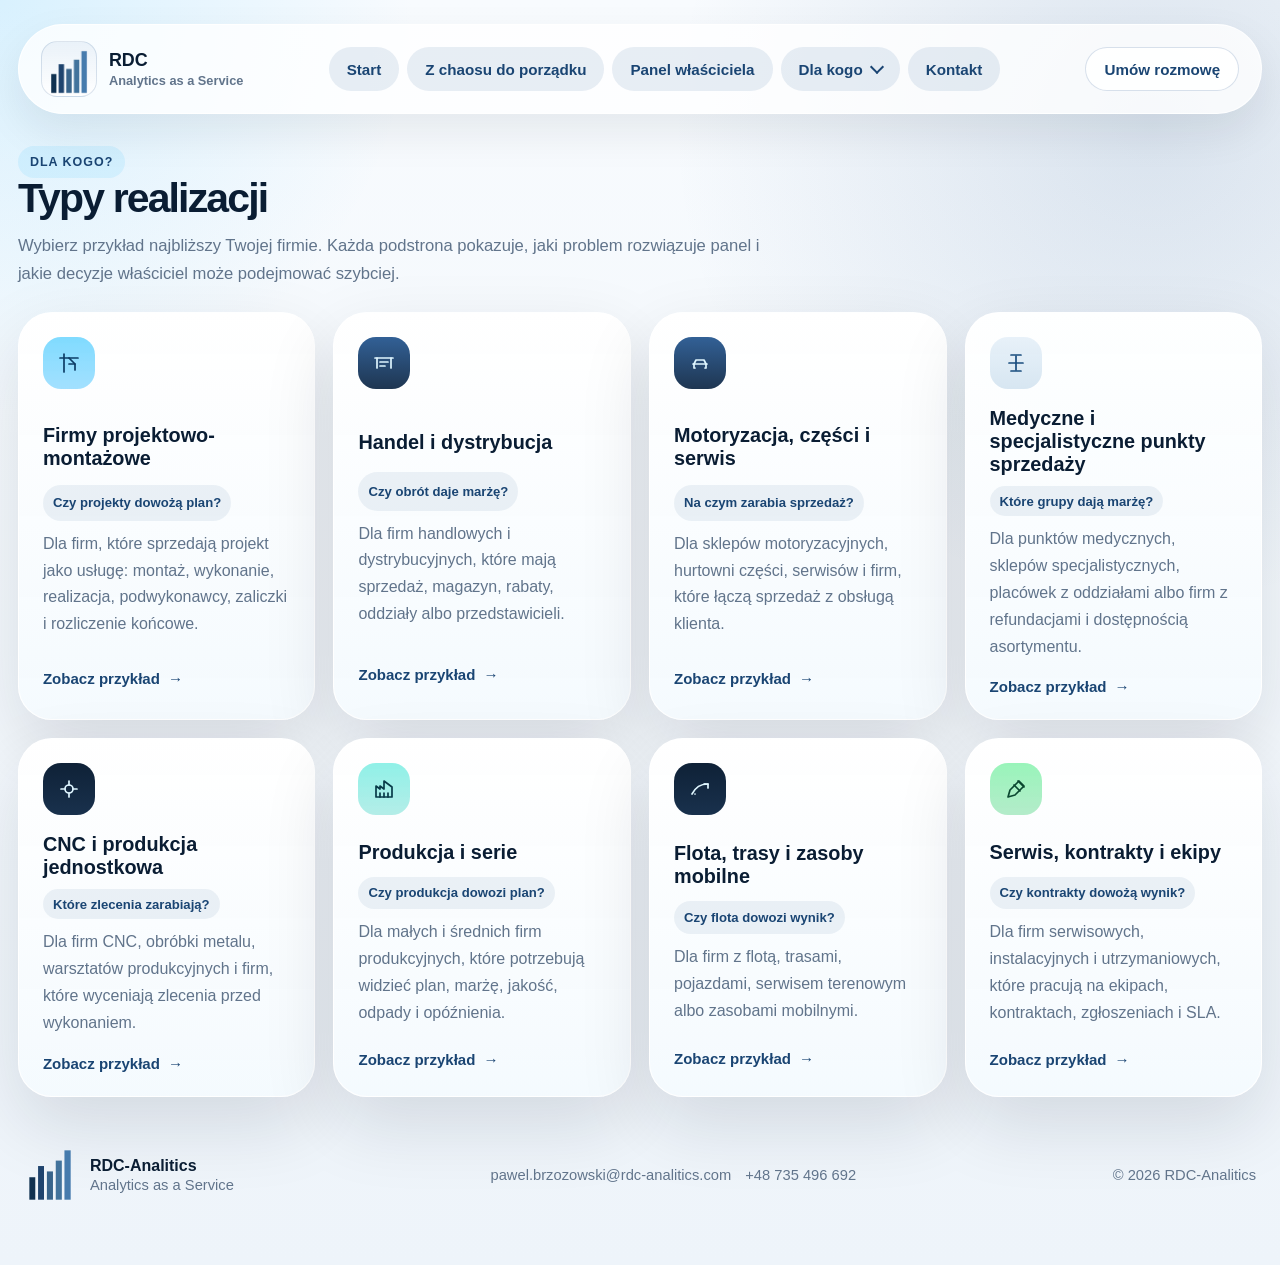
==== realizacje/index.html @ 3beb65c8 "Add files via upload" ====
<!DOCTYPE html>
<html lang="pl">
<head>
  <meta charset="utf-8">
  <meta name="viewport" content="width=device-width, initial-scale=1">
  <title>RDC | Typy realizacji</title>
  <meta name="description" content="Typy realizacji RDC: przykładowe panele Business Intelligence dla małych firm.">
  <link rel="stylesheet" href="../assets/styles.css">
</head>
<body data-page="realizations" data-asset-prefix="../">
  <div class="page-shell">
    <header class="topbar">
      <a class="brand" href="../index.html#start" aria-label="RDC">
        <span class="brand-mark">
          <img src="../assets/rdc-analitics-logo-mark.png" alt="RDC">
        </span>
        <span class="brand-copy">
          <strong>RDC</strong>
          <small data-company-claim></small>
        </span>
      </a>

      <nav class="nav" aria-label="Nawigacja główna"></nav>

      <a class="button ghost desktop-only" data-company-email data-keep-label="true" href="#">Umów rozmowę</a>
    </header>

    <main>
      <section class="audience-section">
        <div class="section-heading compact-heading">
          <span class="eyebrow">Dla kogo?</span>
          <h1>Typy realizacji</h1>
          <p>
            Wybierz przykład najbliższy Twojej firmie. Każda podstrona pokazuje, jaki problem rozwiązuje panel
            i jakie decyzje właściciel może podejmować szybciej.
          </p>
        </div>

        <div class="realization-grid" data-demo-grid></div>
      </section>
    </main>

    <footer class="footer">
      <div class="footer-brand">
        <img src="../assets/rdc-analitics-logo-mark.png" alt="RDC sygnet">
        <div>
          <strong>RDC-Analitics</strong>
          <small data-company-claim></small>
        </div>
      </div>
      <div class="footer-contact">
        <a data-company-email href="#"></a>
        <a data-company-phone href="#"></a>
      </div>
      <small>&copy; <span id="year"></span> RDC-Analitics</small>
    </footer>
  </div>

  <script src="../assets/site-data.js"></script>
  <script src="../assets/app.js"></script>
</body>
</html>
---- assets/styles.css ----
:root {
  --navy-980: #071524;
  --navy-950: #0a1d33;
  --navy-900: #102946;
  --navy-820: #1a4573;
  --navy-760: #255a93;
  --cyan-500: #25b7ff;
  --cyan-420: #73d9ff;
  --teal-420: #4fd6c8;
  --green-420: #56d486;
  --ice-100: #f7fbfe;
  --ice-200: #e8f1f9;
  --white: #ffffff;
  --ink: #112236;
  --muted: #61748b;
  --line: rgba(17, 34, 54, 0.1);
  --line-strong: rgba(17, 34, 54, 0.14);
  --line-light: rgba(255, 255, 255, 0.08);
  --shadow-soft: 0 28px 72px rgba(8, 24, 43, 0.12);
  --shadow-deep: 0 44px 96px rgba(6, 18, 32, 0.32);
  --radius-xl: 34px;
  --radius-lg: 26px;
  --radius-md: 20px;
  --radius-sm: 16px;
  --content-max: 2140px;
}

* {
  box-sizing: border-box;
}

html {
  scroll-behavior: smooth;
}

body {
  margin: 0;
  color: var(--ink);
  font-family: "Aptos", "Segoe UI", "Trebuchet MS", sans-serif;
  background:
    radial-gradient(circle at top left, rgba(37, 183, 255, 0.15), transparent 26rem),
    radial-gradient(circle at 90% 10%, rgba(37, 86, 143, 0.14), transparent 30rem),
    linear-gradient(180deg, #f8fbfe 0%, #eef4fa 100%);
  animation: page-in 260ms ease-out both;
}

@keyframes page-in {
  from {
    opacity: 0;
    transform: translateY(8px);
  }

  to {
    opacity: 1;
    transform: translateY(0);
  }
}

img {
  display: block;
  max-width: 100%;
}

a {
  color: inherit;
  text-decoration: none;
}

h1,
h2,
h3 {
  margin: 0;
  font-family: "Bahnschrift", "Aptos Display", "Segoe UI Variable Display", sans-serif;
  letter-spacing: -0.045em;
  line-height: 0.98;
}

p {
  margin: 0;
  color: var(--muted);
  line-height: 1.68;
}

svg {
  width: 100%;
  height: auto;
}

.page-shell {
  width: min(calc(100% - clamp(24px, 2.8vw, 88px)), var(--content-max));
  margin: 0 auto;
  padding: 24px 0 64px;
}

.topbar {
  position: sticky;
  top: 16px;
  z-index: 40;
  display: flex;
  align-items: center;
  justify-content: space-between;
  gap: 18px;
  margin-bottom: 28px;
  padding: 16px 22px;
  border: 1px solid rgba(255, 255, 255, 0.86);
  border-radius: 999px;
  background: rgba(255, 255, 255, 0.78);
  backdrop-filter: blur(20px);
  box-shadow: 0 18px 44px rgba(8, 24, 43, 0.08);
}

.brand {
  display: inline-flex;
  align-items: center;
  gap: 12px;
  min-width: 0;
}

.brand-mark {
  display: grid;
  place-items: center;
  width: 56px;
  height: 56px;
  flex: 0 0 56px;
  padding: 8px;
  border-radius: 16px;
  background: linear-gradient(180deg, rgba(231, 240, 248, 0.88), rgba(255, 255, 255, 0.98));
  border: 1px solid rgba(37, 86, 143, 0.16);
}

.brand-mark img {
  width: 100%;
  height: 100%;
  object-fit: contain;
}

.brand-copy {
  display: flex;
  flex-direction: column;
  gap: 2px;
}

.brand-copy strong {
  font-size: 1.12rem;
  color: var(--navy-950);
}

.brand-copy small {
  color: var(--muted);
  font-size: 0.8rem;
  font-weight: 700;
}

.nav {
  display: flex;
  flex-wrap: wrap;
  gap: 8px;
  justify-content: center;
}

.nav a,
.nav summary,
.button {
  display: inline-flex;
  align-items: center;
  justify-content: center;
  min-height: 44px;
  padding: 11px 18px;
  border-radius: 999px;
  font-size: 0.95rem;
  font-weight: 700;
  transition: transform 160ms ease, background 160ms ease, border-color 160ms ease;
}

.nav a,
.nav summary {
  color: var(--navy-820);
  background: rgba(37, 86, 143, 0.1);
}

.nav a:hover,
.nav summary:hover,
.button:hover,
.realization-card:hover,
.back-link:hover {
  transform: translateY(-1px);
}

.nav-dropdown {
  position: relative;
}

.nav summary {
  list-style: none;
  cursor: pointer;
}

.nav summary::-webkit-details-marker {
  display: none;
}

.nav summary::after {
  content: "";
  width: 8px;
  height: 8px;
  margin-left: 9px;
  border-right: 2px solid currentColor;
  border-bottom: 2px solid currentColor;
  transform: translateY(-2px) rotate(45deg);
  transition: transform 160ms ease;
}

.nav-dropdown[open] summary::after {
  transform: translateY(2px) rotate(225deg);
}

.nav-dropdown-panel {
  position: absolute;
  top: calc(100% + 12px);
  left: 50%;
  z-index: 60;
  display: grid;
  width: min(520px, calc(100vw - 32px));
  max-height: min(70vh, 620px);
  overflow: auto;
  padding: 12px;
  border-radius: 26px;
  text-align: left;
  background: rgba(255, 255, 255, 0.96);
  border: 1px solid rgba(37, 86, 143, 0.12);
  box-shadow: var(--shadow-soft);
  transform: translateX(-50%);
}

.nav-dropdown:not([open]) .nav-dropdown-panel {
  display: none;
}

.nav .nav-dropdown-link {
  justify-content: flex-start;
  gap: 12px;
  min-height: auto;
  padding: 12px;
  border-radius: 18px;
  background: transparent;
  text-align: left;
}

.nav .nav-dropdown-link:hover {
  background: rgba(37, 86, 143, 0.08);
}

.nav-dropdown-link strong,
.nav-dropdown-link small {
  display: block;
}

.nav-dropdown-link strong {
  color: var(--navy-950);
  font-size: 0.95rem;
}

.nav-dropdown-link small {
  margin-top: 3px;
  color: var(--muted);
  font-size: 0.78rem;
  font-weight: 700;
}

.nav-dropdown-icon {
  width: 38px;
  height: 38px;
  flex-basis: 38px;
  border-radius: 14px;
}

.nav-dropdown-icon svg {
  width: 18px;
  height: 18px;
}

.button {
  border: 1px solid transparent;
  color: var(--white);
  background: linear-gradient(135deg, #0f3155 0%, #1e5f9c 52%, #25b7ff 100%);
  box-shadow: 0 18px 30px rgba(20, 54, 93, 0.18);
}

.button.secondary,
.button.ghost {
  color: var(--navy-820);
  background: rgba(255, 255, 255, 0.88);
  border-color: rgba(37, 86, 143, 0.18);
  box-shadow: none;
}

.button.is-placeholder {
  color: rgba(255, 255, 255, 0.72);
  background: rgba(255, 255, 255, 0.12);
  border-color: rgba(255, 255, 255, 0.16);
  box-shadow: none;
  cursor: default;
  pointer-events: none;
}

.demo-hero-copy .button.is-placeholder {
  color: var(--navy-820);
  background: rgba(37, 86, 143, 0.08);
  border-color: rgba(37, 86, 143, 0.14);
}

.desktop-only {
  display: inline-flex;
}

.eyebrow,
.card-label,
.panel-tag {
  display: inline-flex;
  align-items: center;
  min-height: 32px;
  padding: 7px 12px;
  border-radius: 999px;
  font-size: 0.78rem;
  font-weight: 800;
  letter-spacing: 0.08em;
  text-transform: uppercase;
}

.eyebrow,
.card-label {
  color: var(--navy-820);
  background: rgba(37, 183, 255, 0.1);
}

.panel-tag {
  color: rgba(255, 255, 255, 0.88);
  background: rgba(255, 255, 255, 0.08);
}

.hero,
.journey-section,
.dashboard-section,
.audience-section,
.contact-section,
.demo-page {
  margin-top: 32px;
  scroll-margin-top: 120px;
}

.hero-intro-card,
.journey-card,
.dashboard-panel,
.realization-card,
.contact-card,
.demo-hero-copy,
.demo-preview-card,
.demo-info-card,
.demo-pages-card,
.demo-cta-card {
  border-radius: var(--radius-xl);
}

.hero-intro-card {
  position: relative;
  overflow: hidden;
  padding: 48px;
  background:
    linear-gradient(160deg, rgba(255, 255, 255, 0.97), rgba(243, 249, 252, 0.9)),
    radial-gradient(circle at bottom right, rgba(37, 183, 255, 0.12), transparent 18rem);
  border: 1px solid rgba(255, 255, 255, 0.94);
  box-shadow: var(--shadow-soft);
}

.hero-intro-card::after {
  content: "";
  position: absolute;
  right: -96px;
  bottom: -96px;
  width: 290px;
  height: 290px;
  border-radius: 50%;
  background: radial-gradient(circle, rgba(37, 183, 255, 0.22), transparent 70%);
  pointer-events: none;
}

.hero-intro-grid {
  position: relative;
  z-index: 1;
  display: grid;
  grid-template-columns: minmax(0, 1.08fr) minmax(420px, 0.84fr);
  gap: 34px;
  align-items: center;
}

.hero-copy {
  display: grid;
  align-content: start;
  gap: 0;
}

.hero-copy .eyebrow,
.hero-area-heading .eyebrow,
.section-heading .eyebrow,
.contact-copy .eyebrow,
.demo-info-card .eyebrow,
.demo-pages-card .eyebrow,
.demo-cta-card .eyebrow,
.demo-hero-copy .eyebrow,
.back-link,
.footer small {
  width: fit-content;
}

.hero h1,
.demo-hero h1 {
  color: var(--navy-950);
}

.hero h1 {
  max-width: 14.6ch;
  font-size: clamp(3.2rem, 4vw, 5.6rem);
}

.hero-lead {
  margin-top: 22px;
  max-width: 44ch;
  font-size: 1.1rem;
}

.hero-actions,
.demo-actions {
  display: flex;
  flex-wrap: wrap;
  gap: 12px;
  margin-top: 30px;
}

.hero-area-panel {
  display: grid;
  gap: 18px;
}

.hero-area-heading h2 {
  margin-top: 12px;
  color: var(--navy-950);
  font-size: clamp(1.7rem, 2vw, 2.4rem);
}

.hero-area-list {
  display: grid;
  gap: 14px;
}

.hero-area-card {
  display: grid;
  grid-template-columns: auto minmax(0, 1fr);
  gap: 16px;
  align-items: center;
  min-height: 104px;
  padding: 18px 20px;
  border-radius: 24px;
  background: linear-gradient(180deg, rgba(231, 240, 248, 0.88), rgba(255, 255, 255, 0.98));
  border: 1px solid rgba(37, 86, 143, 0.12);
  box-shadow: 0 12px 28px rgba(17, 34, 54, 0.05);
}

.hero-area-card strong,
.journey-point-card strong,
.status-card strong,
.realization-copy strong,
.demo-info-card h2,
.demo-pages-card h2,
.demo-cta-card h2,
.footer strong {
  display: block;
  color: var(--navy-950);
}

.hero-area-card strong {
  margin-bottom: 6px;
  font-size: 1.04rem;
}

.icon-bubble {
  display: grid;
  place-items: center;
  width: 52px;
  height: 52px;
  flex: 0 0 52px;
  border-radius: 18px;
}

.icon-bubble svg {
  width: 24px;
  height: 24px;
  stroke: currentColor;
  fill: none;
  stroke-width: 1.7;
  stroke-linecap: round;
  stroke-linejoin: round;
}

.icon-cyan {
  color: #0d3d66;
  background: linear-gradient(180deg, rgba(114, 215, 255, 0.9), rgba(37, 183, 255, 0.42));
}

.icon-blue,
.icon-indigo {
  color: #dff6ff;
  background: linear-gradient(180deg, rgba(37, 86, 143, 0.94), rgba(16, 41, 70, 0.94));
}

.icon-ice,
.icon-medical {
  color: #184c7e;
  background: linear-gradient(180deg, rgba(231, 241, 249, 0.96), rgba(212, 228, 240, 0.94));
}

.icon-navy,
.icon-cnc,
.icon-slate {
  color: #dff6ff;
  background: linear-gradient(180deg, rgba(10, 29, 51, 0.98), rgba(16, 41, 70, 0.96));
}

.icon-teal {
  color: #083b49;
  background: linear-gradient(180deg, rgba(132, 239, 229, 0.9), rgba(79, 214, 200, 0.42));
}

.icon-green {
  color: #0b4730;
  background: linear-gradient(180deg, rgba(139, 243, 177, 0.88), rgba(86, 212, 134, 0.44));
}

.section-heading {
  max-width: 960px;
  margin-bottom: 24px;
}

.compact-heading {
  max-width: 760px;
}

.section-heading h1,
.section-heading h2,
.demo-pages-card h2,
.demo-cta-card h2 {
  color: var(--navy-950);
  font-size: clamp(2.2rem, 3.2vw, 4rem);
}

.section-heading p,
.demo-pages-card p {
  margin-top: 14px;
  font-size: 1.04rem;
}

.journey-grid,
.demo-info-grid {
  display: grid;
  grid-template-columns: repeat(2, minmax(0, 1fr));
  gap: 20px;
}

.journey-card,
.realization-card,
.demo-info-card,
.demo-pages-card,
.demo-cta-card {
  background: linear-gradient(180deg, rgba(255, 255, 255, 0.96), rgba(244, 250, 254, 0.94));
  border: 1px solid rgba(255, 255, 255, 0.94);
  box-shadow: var(--shadow-soft);
}

.journey-card {
  display: grid;
  gap: 18px;
  padding: 30px;
}

.journey-card h3 {
  color: var(--navy-950);
  font-size: clamp(1.8rem, 2.6vw, 2.8rem);
}

.journey-copy {
  font-size: 1rem;
}

.journey-points-grid {
  display: grid;
  grid-template-columns: repeat(2, minmax(0, 1fr));
  gap: 14px;
}

.journey-point-card {
  padding: 18px;
  border-radius: 22px;
  background: rgba(37, 86, 143, 0.05);
  border: 1px solid rgba(37, 86, 143, 0.08);
}

.journey-point-card strong {
  margin-bottom: 8px;
  font-size: 1rem;
}

.journey-summary {
  padding: 18px 20px;
  border-radius: 22px;
  font-weight: 700;
  color: var(--navy-820);
  background: rgba(37, 183, 255, 0.08);
}

.before-card .journey-summary {
  color: #7b4513;
  background: rgba(255, 177, 110, 0.18);
}

.dashboard-panel {
  display: grid;
  gap: 20px;
  padding: 34px;
  background:
    radial-gradient(circle at top right, rgba(37, 183, 255, 0.12), transparent 16rem),
    linear-gradient(180deg, rgba(8, 24, 43, 0.98), rgba(11, 33, 57, 0.96));
  border: 1px solid rgba(255, 255, 255, 0.08);
  box-shadow: var(--shadow-deep);
}

.dashboard-strip {
  display: grid;
  grid-template-columns: repeat(3, minmax(0, 1fr));
  gap: 14px;
}

.dashboard-strip-wide {
  grid-template-columns: repeat(4, minmax(0, 1fr));
}

.status-card {
  min-height: 114px;
  padding: 18px;
  border-radius: 22px;
  background: linear-gradient(180deg, rgba(255, 255, 255, 0.09), rgba(255, 255, 255, 0.05));
  border: 1px solid rgba(255, 255, 255, 0.08);
}

.status-card strong,
.chart-legend strong {
  color: var(--white);
}

.status-card strong {
  margin-bottom: 10px;
  font-size: 1.04rem;
}

.status-card small,
.chart-legend small {
  color: rgba(255, 255, 255, 0.74);
  line-height: 1.5;
}

.chart-card {
  padding: 18px;
  border-radius: 28px;
  background: linear-gradient(180deg, rgba(7, 22, 38, 0.68), rgba(10, 28, 48, 0.92));
  border: 1px solid rgba(255, 255, 255, 0.08);
}

.chart-legend {
  display: flex;
  align-items: flex-start;
  justify-content: space-between;
  gap: 14px;
  margin-bottom: 16px;
}

.chart-legend strong {
  font-size: 1.08rem;
}

.chart-legend small {
  max-width: 18rem;
  font-size: 0.94rem;
}

.hero-chart {
  display: block;
  width: 100%;
  height: auto;
}

.realization-grid {
  display: grid;
  grid-template-columns: repeat(auto-fit, minmax(260px, 1fr));
  gap: 18px;
}

.realization-card {
  display: grid;
  gap: 18px;
  padding: 24px;
  border: 1px solid rgba(255, 255, 255, 0.94);
  transition: transform 160ms ease, border-color 160ms ease, box-shadow 160ms ease;
}

.realization-card:hover {
  border-color: rgba(37, 86, 143, 0.16);
}

.realization-copy {
  display: grid;
  gap: 10px;
}

.realization-copy strong {
  font-size: 1.24rem;
}

.realization-subtitle {
  display: inline-flex;
  width: fit-content;
  min-height: 30px;
  align-items: center;
  padding: 6px 10px;
  border-radius: 999px;
  font-size: 0.82rem;
  font-weight: 800;
  color: var(--navy-820);
  background: rgba(37, 86, 143, 0.08);
}

.realization-link {
  display: inline-flex;
  align-items: center;
  gap: 8px;
  color: var(--navy-820);
  font-size: 0.94rem;
  font-weight: 800;
}

.realization-link::after {
  content: "→";
}

.contact-card {
  display: grid;
  grid-template-columns: minmax(0, 1fr) auto;
  gap: 24px;
  align-items: end;
  padding: 34px;
  background:
    linear-gradient(135deg, rgba(8, 24, 43, 0.98), rgba(15, 49, 85, 0.96)),
    radial-gradient(circle at top right, rgba(37, 183, 255, 0.2), transparent 16rem);
  border: 1px solid rgba(255, 255, 255, 0.08);
  box-shadow: var(--shadow-deep);
}

.contact-card .eyebrow,
.demo-cta-card .eyebrow {
  color: #8fe4ff;
  background: rgba(37, 183, 255, 0.12);
}

.contact-card h2,
.contact-card p,
.contact-meta a,
.contact-meta span,
.demo-cta-card h2,
.demo-cta-card p {
  color: var(--white);
}

.contact-card h2,
.demo-cta-card h2 {
  margin-top: 0;
  margin-bottom: 14px;
  font-size: clamp(2rem, 3vw, 3.2rem);
}

.contact-meta {
  display: grid;
  gap: 10px;
  justify-items: end;
  text-align: right;
}

.contact-meta a,
.contact-meta span {
  font-size: 1rem;
  font-weight: 700;
}

.footer {
  display: grid;
  grid-template-columns: auto 1fr auto;
  align-items: center;
  gap: 18px;
  margin-top: 28px;
  padding: 24px 6px 0;
}

.footer-brand {
  display: inline-flex;
  align-items: center;
  gap: 14px;
}

.footer-brand img {
  width: 52px;
  height: 52px;
  object-fit: contain;
}

.footer-brand div {
  display: grid;
  gap: 2px;
}

.footer-brand small {
  color: var(--muted);
}

.footer-contact {
  display: flex;
  flex-wrap: wrap;
  justify-content: center;
  gap: 14px;
}

.footer-contact a,
.footer small {
  color: var(--muted);
  font-size: 0.92rem;
}

.demo-page {
  display: grid;
  gap: 24px;
}

.back-link {
  display: inline-flex;
  align-items: center;
  gap: 8px;
  color: var(--navy-820);
  font-size: 0.92rem;
  font-weight: 800;
}

.back-link::before {
  content: "←";
}

.demo-hero {
  display: grid;
  grid-template-columns: minmax(0, 0.92fr) minmax(420px, 1.08fr);
  gap: 24px;
  align-items: stretch;
}

.demo-hero-copy,
.demo-preview-card,
.demo-info-card,
.demo-pages-card {
  padding: 30px;
  background: linear-gradient(180deg, rgba(255, 255, 255, 0.97), rgba(243, 249, 252, 0.94));
  border: 1px solid rgba(255, 255, 255, 0.94);
  box-shadow: var(--shadow-soft);
}

.demo-hero-copy h1 {
  max-width: 12ch;
  font-size: clamp(2.8rem, 4vw, 4.8rem);
}

.demo-lead {
  margin-top: 18px;
  font-size: 1.04rem;
}

.demo-tag-list {
  display: flex;
  flex-wrap: wrap;
  gap: 10px;
  margin-top: 24px;
}

.tag-chip {
  display: inline-flex;
  align-items: center;
  min-height: 34px;
  padding: 8px 12px;
  border-radius: 999px;
  color: var(--navy-820);
  font-size: 0.84rem;
  font-weight: 800;
  background: rgba(37, 183, 255, 0.1);
}

.demo-preview-card {
  display: grid;
  gap: 16px;
}

.demo-preview-frame {
  overflow: hidden;
  border-radius: 24px;
  border: 1px solid rgba(37, 86, 143, 0.12);
  background: linear-gradient(180deg, #f5fbff, #edf5fb);
}

.demo-visual-shell {
  display: grid;
  gap: 18px;
  min-height: 430px;
  padding: 22px;
  color: var(--white);
  background:
    radial-gradient(circle at 82% 8%, rgba(37, 183, 255, 0.24), transparent 18rem),
    linear-gradient(155deg, rgba(7, 21, 36, 0.98), rgba(13, 40, 69, 0.96));
}

.demo-visual-top {
  display: flex;
  align-items: center;
  gap: 14px;
}

.demo-visual-top strong,
.demo-visual-top small,
.demo-visual-metric strong,
.demo-visual-metric span,
.demo-visual-list strong,
.demo-visual-list span,
.demo-visual-footer span {
  display: block;
}

.demo-visual-top strong {
  color: var(--white);
  font-size: 1.08rem;
}

.demo-visual-top small,
.demo-visual-metric span,
.demo-visual-list span,
.demo-visual-footer span {
  color: rgba(255, 255, 255, 0.68);
}

.demo-visual-icon {
  width: 50px;
  height: 50px;
  flex-basis: 50px;
}

.demo-visual-metrics {
  display: grid;
  grid-template-columns: repeat(4, minmax(0, 1fr));
  gap: 10px;
}

.demo-visual-metric {
  min-height: 92px;
  padding: 14px;
  border-radius: 18px;
  background: rgba(255, 255, 255, 0.08);
  border: 1px solid rgba(255, 255, 255, 0.08);
}

.demo-visual-metric span {
  margin-bottom: 10px;
  font-size: 0.78rem;
  font-weight: 800;
  text-transform: uppercase;
  letter-spacing: 0.06em;
}

.demo-visual-metric strong {
  color: var(--white);
  font-size: clamp(1rem, 1.6vw, 1.28rem);
  line-height: 1.08;
}

.demo-visual-body {
  display: grid;
  grid-template-columns: minmax(0, 0.82fr) minmax(260px, 1fr);
  gap: 14px;
  align-items: stretch;
}

.demo-visual-chart,
.demo-visual-list {
  min-height: 210px;
  border-radius: 22px;
  background: rgba(4, 15, 27, 0.48);
  border: 1px solid rgba(255, 255, 255, 0.08);
}

.demo-visual-chart {
  display: flex;
  align-items: end;
  justify-content: space-between;
  gap: 10px;
  padding: 22px;
}

.demo-visual-chart span {
  position: relative;
  display: block;
  width: 100%;
  height: var(--bar-height);
  min-height: 42px;
  border-radius: 16px 16px 8px 8px;
  background: linear-gradient(180deg, var(--cyan-420), #2470b7);
  box-shadow: 0 14px 26px rgba(37, 183, 255, 0.16);
}

.demo-visual-chart i {
  position: absolute;
  left: 50%;
  bottom: -24px;
  color: rgba(255, 255, 255, 0.56);
  font-size: 0.72rem;
  font-style: normal;
  font-weight: 800;
  transform: translateX(-50%);
}

.demo-visual-list {
  display: grid;
  gap: 10px;
  align-content: center;
  margin: 0;
  padding: 16px;
  list-style: none;
}

.demo-visual-list li {
  display: grid;
  grid-template-columns: auto 1fr;
  gap: 10px;
  align-items: center;
  padding: 12px;
  border-radius: 16px;
  background: rgba(255, 255, 255, 0.06);
}

.demo-visual-list span {
  width: 34px;
  height: 34px;
  display: grid;
  place-items: center;
  border-radius: 12px;
  color: #082238;
  font-size: 0.74rem;
  font-weight: 900;
  background: linear-gradient(180deg, #dff7ff, #73d9ff);
}

.demo-visual-list strong {
  color: rgba(255, 255, 255, 0.9);
  font-size: 0.9rem;
  line-height: 1.28;
}

.demo-visual-footer {
  display: grid;
  grid-template-columns: repeat(4, minmax(0, 1fr));
  gap: 10px;
}

.demo-visual-footer span {
  min-height: 38px;
  padding: 10px 12px;
  border-radius: 999px;
  font-size: 0.78rem;
  font-weight: 800;
  text-align: center;
  background: rgba(255, 255, 255, 0.08);
  border: 1px solid rgba(255, 255, 255, 0.08);
}

.demo-preview-note {
  font-size: 0.92rem;
}

.demo-info-card h2 {
  font-size: clamp(1.6rem, 2.3vw, 2.4rem);
}

.demo-info-card p {
  margin-top: 12px;
}

.demo-pages-card,
.demo-cta-card {
  padding: 30px;
}

.question-grid {
  display: grid;
  grid-template-columns: repeat(3, minmax(0, 1fr));
  gap: 14px;
  margin-top: 22px;
}

.question-card {
  padding: 18px;
  border-radius: 22px;
  background: rgba(37, 86, 143, 0.05);
  border: 1px solid rgba(37, 86, 143, 0.08);
}

.question-index {
  display: inline-flex;
  align-items: center;
  min-height: 30px;
  padding: 6px 10px;
  border-radius: 999px;
  margin-bottom: 10px;
  color: var(--navy-820);
  font-size: 0.78rem;
  font-weight: 800;
  background: rgba(37, 183, 255, 0.12);
}

.question-card p {
  color: var(--navy-950);
  font-weight: 700;
}

.demo-cta-card {
  display: grid;
  gap: 0;
  background:
    linear-gradient(135deg, rgba(8, 24, 43, 0.98), rgba(15, 49, 85, 0.96)),
    radial-gradient(circle at top right, rgba(37, 183, 255, 0.2), transparent 16rem);
  border: 1px solid rgba(255, 255, 255, 0.08);
  box-shadow: var(--shadow-deep);
}

.demo-cta-card .demo-actions {
  margin-top: 24px;
}

.demo-cta-card .button.secondary {
  background: rgba(255, 255, 255, 0.14);
  border-color: rgba(255, 255, 255, 0.16);
  color: var(--white);
}

@media (max-width: 1360px) {
  .hero-intro-grid,
  .demo-hero {
    grid-template-columns: 1fr;
  }

  .journey-grid,
  .demo-info-grid {
    grid-template-columns: 1fr;
  }

  .dashboard-strip-wide {
    grid-template-columns: repeat(2, minmax(0, 1fr));
  }

  .question-grid {
    grid-template-columns: repeat(2, minmax(0, 1fr));
  }

  .demo-visual-body {
    grid-template-columns: 1fr;
  }
}

@media (max-width: 1080px) {
  .page-shell {
    width: min(calc(100% - 20px), var(--content-max));
    padding-top: 14px;
  }

  .topbar {
    position: static;
    flex-wrap: wrap;
    justify-content: center;
    padding: 14px;
    border-radius: 28px;
  }

  .brand {
    justify-content: center;
  }

  .desktop-only {
    display: none;
  }

  .hero-intro-card,
  .journey-card,
  .dashboard-panel,
  .realization-card,
  .contact-card,
  .demo-hero-copy,
  .demo-preview-card,
  .demo-info-card,
  .demo-pages-card,
  .demo-cta-card {
    padding: 24px;
  }

  .dashboard-strip,
  .dashboard-strip-wide,
  .question-grid,
  .journey-points-grid {
    grid-template-columns: 1fr;
  }

  .chart-legend,
  .contact-card {
    flex-direction: column;
    grid-template-columns: 1fr;
  }

  .contact-meta {
    justify-items: start;
    text-align: left;
  }

  .nav-dropdown-panel {
    left: auto;
    right: 0;
    transform: none;
  }
}

@media (max-width: 720px) {
  .nav {
    justify-content: center;
  }

  .nav a,
  .nav summary,
  .nav-dropdown,
  .button {
    width: 100%;
  }

  .nav-dropdown-panel {
    position: static;
    width: 100%;
    max-height: none;
    margin-top: 8px;
    transform: none;
  }

  .hero h1 {
    max-width: 11ch;
    font-size: clamp(2.6rem, 11vw, 4.4rem);
  }

  .hero-lead,
  .section-heading p,
  .journey-copy,
  .journey-summary,
  .status-card small,
  .realization-copy p,
  .contact-card p,
  .demo-lead,
  .demo-info-card p,
  .demo-pages-card p,
  .demo-preview-note,
  .question-card p {
    font-size: 0.97rem;
  }

  .hero-area-card,
  .realization-card {
    gap: 14px;
  }

  .hero-area-card,
  .contact-card,
  .footer {
    grid-template-columns: 1fr;
  }

  .hero-area-card {
    align-items: start;
  }

  .footer {
    justify-items: start;
  }

  .footer-contact {
    justify-content: flex-start;
  }

  .demo-visual-metrics,
  .demo-visual-footer {
    grid-template-columns: repeat(2, minmax(0, 1fr));
  }

  .demo-visual-shell {
    min-height: auto;
    padding: 18px;
  }
}

@media (min-width: 1500px) {
  .dashboard-section .section-heading {
    max-width: 780px;
  }

  .dashboard-section .section-heading h2 {
    font-size: clamp(2.4rem, 2.4vw, 3.35rem);
  }

  .dashboard-panel {
    grid-template-columns: minmax(320px, 420px) minmax(0, 1fr);
    align-items: start;
    gap: 24px;
    padding: 28px;
  }

  .dashboard-strip-wide {
    grid-template-columns: 1fr;
    align-content: start;
  }

  .status-card {
    min-height: 108px;
    padding: 16px;
  }

  .chart-card {
    display: grid;
    justify-self: center;
    width: min(100%, 1120px);
    min-height: 500px;
  }

  .hero-chart {
    max-height: 460px;
  }
}

@media (min-width: 1800px) {
  :root {
    --content-max: 2200px;
  }

  .hero-intro-grid {
    grid-template-columns: minmax(0, 1.16fr) minmax(540px, 0.84fr);
  }

  .hero h1 {
    max-width: 15.6ch;
    font-size: clamp(3.8rem, 3.7vw, 6.2rem);
  }
}

@media (min-width: 2200px) {
  :root {
    --content-max: 2300px;
  }
}
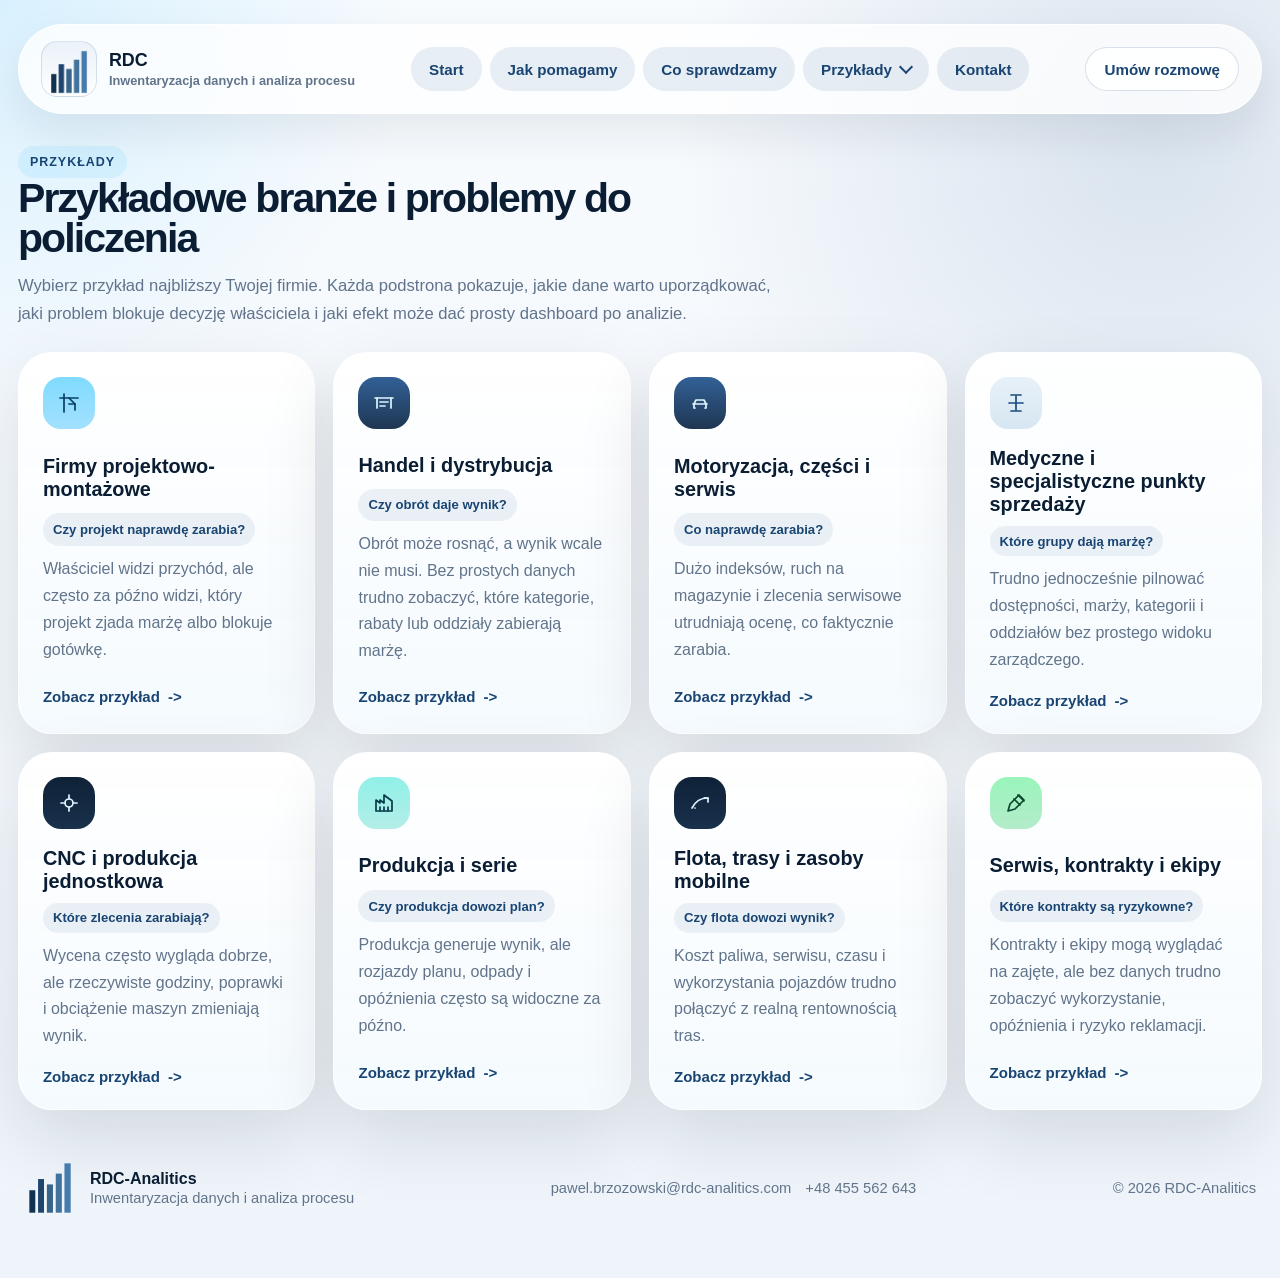
==== commit fff7b111: "2026.06.01 Seo Update" ====
--- a/realizacje/index.html
+++ b/realizacje/index.html
@@ -3,8 +3,22 @@
 <head>
   <meta charset="utf-8">
   <meta name="viewport" content="width=device-width, initial-scale=1">
-  <title>RDC | Typy realizacji</title>
-  <meta name="description" content="Typy realizacji RDC: przykładowe panele Business Intelligence dla małych firm.">
+  <title>RDC-Analitics | Przykłady analiz i dashboardów dla branż</title>
+  <meta name="description" content="Zobacz przykładowe branże, w których RDC-Analitics pomaga uporządkować dane, policzyć marżę, płynność i procesy małej firmy.">
+  <meta name="keywords" content="dashboard dla firmy Rzeszów, analiza marży, analiza danych małej firmy, przykłady raportów, Podkarpacie">
+  <meta property="og:title" content="RDC-Analitics | Przykłady analiz dla branż">
+  <meta property="og:description" content="Branżowe przykłady tego, jak prosta analiza danych pomaga właścicielowi firmy zobaczyć wynik, marżę i gotówkę.">
+  <meta property="og:type" content="website">
+  <meta property="og:url" content="https://rdc-analitics.com/realizacje/">
+  <meta property="og:image" content="https://rdc-analitics.com/assets/rdc-analitics-logo-lockup.png">
+  <meta property="og:locale" content="pl_PL">
+  <meta name="twitter:card" content="summary_large_image">
+  <meta name="twitter:title" content="RDC-Analitics | Przykłady analiz dla firm">
+  <meta name="twitter:description" content="Przykłady analiz i dashboardów dla małych firm z Rzeszowa i Podkarpacia.">
+  <meta name="twitter:image" content="https://rdc-analitics.com/assets/rdc-analitics-logo-lockup.png">
+  <link rel="canonical" href="https://rdc-analitics.com/realizacje/">
+  <link rel="icon" type="image/png" href="../assets/rdc-analitics-logo-mark.png">
+  <link rel="apple-touch-icon" href="../assets/rdc-analitics-logo-mark.png">
   <link rel="stylesheet" href="../assets/styles.css">
 </head>
 <body data-page="realizations" data-asset-prefix="../">
@@ -12,7 +26,7 @@
     <header class="topbar">
       <a class="brand" href="../index.html#start" aria-label="RDC">
         <span class="brand-mark">
-          <img src="../assets/rdc-analitics-logo-mark.png" alt="RDC">
+          <img src="../assets/rdc-analitics-logo-mark.png" alt="RDC-Analitics - logo">
         </span>
         <span class="brand-copy">
           <strong>RDC</strong>
@@ -28,11 +42,11 @@
     <main>
       <section class="audience-section">
         <div class="section-heading compact-heading">
-          <span class="eyebrow">Dla kogo?</span>
-          <h1>Typy realizacji</h1>
+          <span class="eyebrow">Przykłady</span>
+          <h1>Przykładowe branże i problemy do policzenia</h1>
           <p>
-            Wybierz przykład najbliższy Twojej firmie. Każda podstrona pokazuje, jaki problem rozwiązuje panel
-            i jakie decyzje właściciel może podejmować szybciej.
+            Wybierz przykład najbliższy Twojej firmie. Każda podstrona pokazuje, jakie dane warto uporządkować,
+            jaki problem blokuje decyzję właściciela i jaki efekt może dać prosty dashboard po analizie.
           </p>
         </div>
 
@@ -42,7 +56,7 @@
 
     <footer class="footer">
       <div class="footer-brand">
-        <img src="../assets/rdc-analitics-logo-mark.png" alt="RDC sygnet">
+        <img src="../assets/rdc-analitics-logo-mark.png" alt="RDC-Analitics - sygnet">
         <div>
           <strong>RDC-Analitics</strong>
           <small data-company-claim></small>
--- a/assets/styles.css
+++ b/assets/styles.css
@@ -569,10 +569,36 @@
 .realization-card,
 .demo-info-card,
 .demo-pages-card,
-.demo-cta-card {
+.demo-cta-card,
+.process-step-card {
   background: linear-gradient(180deg, rgba(255, 255, 255, 0.96), rgba(244, 250, 254, 0.94));
   border: 1px solid rgba(255, 255, 255, 0.94);
   box-shadow: var(--shadow-soft);
+}
+
+.process-grid {
+  display: grid;
+  grid-template-columns: repeat(5, minmax(0, 1fr));
+  gap: 16px;
+}
+
+.process-step-card {
+  display: grid;
+  align-content: start;
+  gap: 12px;
+  min-height: 246px;
+  padding: 22px;
+  border-radius: var(--radius-lg);
+}
+
+.process-step-card strong {
+  display: block;
+  color: var(--navy-950);
+  font-size: 1.14rem;
+}
+
+.process-step-card p {
+  font-size: 0.98rem;
 }
 
 .journey-card {
@@ -746,7 +772,7 @@
 }
 
 .realization-link::after {
-  content: "→";
+  content: "->";
 }
 
 .contact-card {
@@ -855,7 +881,7 @@
 }
 
 .back-link::before {
-  content: "←";
+  content: "<-";
 }
 
 .demo-hero {
@@ -1164,7 +1190,8 @@
   }
 
   .journey-grid,
-  .demo-info-grid {
+  .demo-info-grid,
+  .process-grid {
     grid-template-columns: 1fr;
   }
 
@@ -1219,7 +1246,8 @@
   .dashboard-strip,
   .dashboard-strip-wide,
   .question-grid,
-  .journey-points-grid {
+  .journey-points-grid,
+  .process-grid {
     grid-template-columns: 1fr;
   }
 
